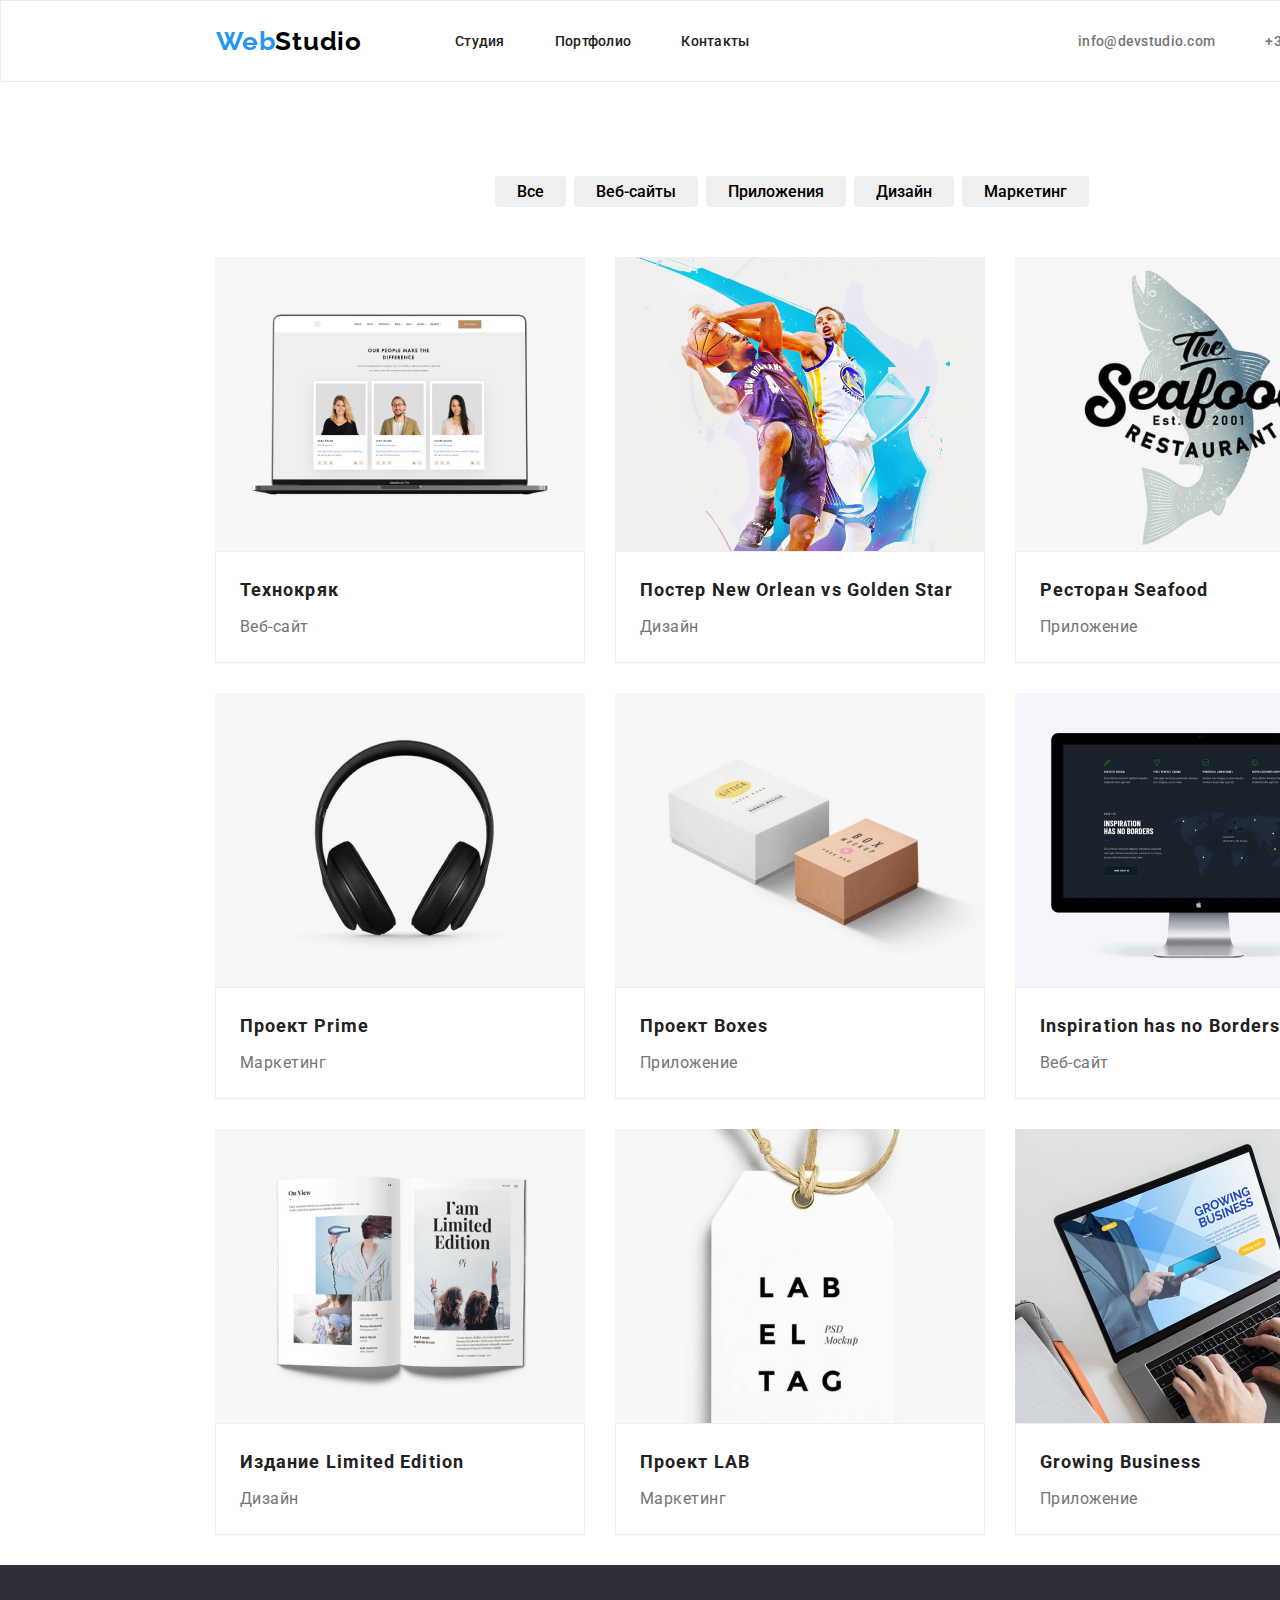
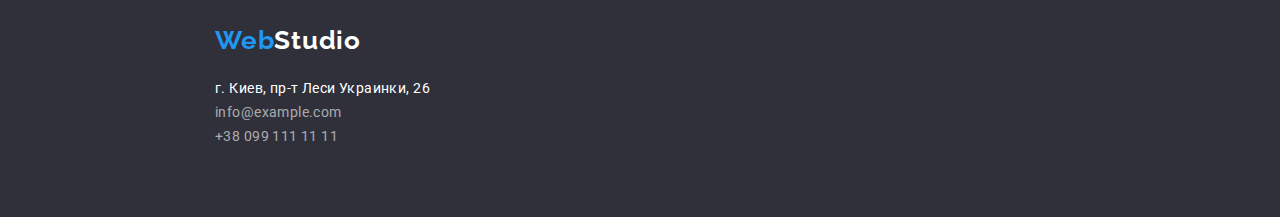
==== portfolio.html @ f3ef98b2 "finish homework 3" ====
<!DOCTYPE html>
<html lang="ru">
<head>
    <meta charset="UTF-8">
    <meta name="viewport" content="width=device-width, initial-scale=1.0">
    <title>WebStudio</title>
    <link rel="preconnect" href="https://fonts.gstatic.com">
   <link href="https://fonts.googleapis.com/css2?family=Raleway:wght@700&family=Roboto:wght@400;500;700;900&display=swap" rel="stylesheet">
   <link rel="stylesheet" href="./css/styles.css">
</head>
<body>
    <!--HEADER-->
    <header class="header_portfolio">
    <nav class="navigation_portfolio">
         <a class="logo_portfolio" href="/" aria-label="site_logo"><span class="start_name_portfolio">Web</span><span class="finish_name_portfolio">Studio</span></a>
         <ul class="navigation_list_portfolio">
            <li class="navigation_list_item_portfolio">
                <a class="navigation_list_link" href="./index.html">Студия</a> 
            </li>
            <li class="navigation_list_item_portfolio">
                <a class="navigation_list_link" href="./portfolio.html">Портфолио</a> 
            </li>
            <li class="navigation_list_item_portfolio">
                <a class="navigation_list_link" href="">Контакты</a>
            </li>
        </ul> 
    </nav>
    <address class="address"> 
        <ul class="address_list">
         <li class="mail_item">
            <a class="header_contact" href="mailto:info@devstudio.com">info@devstudio.com</a>
          </li>
           <li>
            <a class="header_contact" href="tel:+380961111111">+38 096 111 11 11</a>
           </li>
           </ul>
          </address>
        </header>
 <!-- Hero -->
 <main>
     <section>
         <ul class="hero_buttons">
             <li class="buttons_item">
                 <button class="buttons" type="button" >Все</button>
             </li>
             <li class="buttons_item">
                 <button class="buttons" type="button" >Веб-сайты</button>
             </li>
             <li class="buttons_item">
                 <button class="buttons" type="button" >Приложения</button>
             </li>
             <li class="buttons_item">
                 <button class="buttons" type="button" >Дизайн</button>
             </li>
             <li class="buttons_item">
                 <button class="buttons" type="button" >Маркетинг</button>
             </li>
         </ul>
     </section>
     <section>
         <ul>
             <div class="line_one">
             <li class="first_line">
                 <img src="./images/portfolio.img/laptop.png" alt="open_laptop" width="370" height="294">
                 <div class="border_line_one">
                 <h3 class="project_name">Технокряк</h3>
                 <p class="direction_of_work">Веб-сайт</p>
                </div>
             </li>     
             <li class="first_line">
                 <img src="./images/portfolio.img/men.png" alt="men_play" width="370" height="294">
                 <div class="border_line_one">
                 <h3 class="project_name">Постер New Orlean vs Golden Star</h3>
                 <p class="direction_of_work">Дизайн</p>
                </div>
             </li>
             <li class="first_line">
                 <img src="./images/portfolio.img/fish.png" alt="restaurant_logo" width="370" height="294">
                 <div class="border_line_one">
                 <h3 class="project_name">Ресторан Seafood</h3>
                 <p class="direction_of_work">Приложение</p>
                </div>
             </li>
            </div>
            <div class="line_two">
             <li class="second_line">
                 <img src="./images/portfolio.img/headphone.png" alt="big_headphone" width="370" height="294">
                 <div class="border_line_two">
                 <h3 class="project_name">Проект Prime</h3>
                 <p class="direction_of_work">Маркетинг</p>
                </div>
             </li>
             <li class="second_line">
                 <img src="./images/portfolio.img/boxes.png" alt="two_boxes" width="370" height="294">
                 <div class="border_line_two">
                 <h3 class="project_name">Проект Boxes</h3>
                 <p class="direction_of_work">Приложение</p>
                </div>
             </li>
             <li class="second_line">
                 <img src="./images/portfolio.img/tv.png" alt="black_tv" width="370" height="294">
                 <div class="border_line_two">
                 <h3 class="project_name">Inspiration has no Borders</h3>
                 <p class="direction_of_work">Веб-сайт</p>
                </div>
             </li>
            </div>
            <div class="line_three">
             <li class="third_line">
                 <img src="./images/portfolio.img/book.png" alt="open_book" width="370" height="294">
                 <div class="border_line_third">
                 <h3 class="project_name">Издание Limited Edition</h3>
                 <p class="direction_of_work">Дизайн</p>
                 </div>
             </li>
             <li class="third_line">
                 <img src="./images/portfolio.img/label.png" alt="white_label" width="370" height="294">
                 <div class="border_line_third">
                 <h3 class="project_name">Проект LAB</h3>
                 <p class="direction_of_work">Маркетинг</p>
                 </div>
             </li>
             <li class="third_line">
                 <img src="./images/portfolio.img/laptop_hands.png" alt="work_on_laptop" width="370" height="294">
                 <div class="border_line_third">
                 <h3 class="project_name">Growing Business</h3>
                 <p class="direction_of_work">Приложение</p>
                 </div>
             </li>
            </div>
         </ul>
     </section>
 </main> 
 <!--FOOTER--> 
 <footer class="footer_contact_information_portfolio">
     <div class="container_information_portfolio">
    <a class="footer_logo_portfolio" href="/" aria-label="site logo"><span class="start_name_footer">Web</span><span class="finish_name_footer">Studio</span></a>
    <address>
        <ul class="location_phone_email_portfolio">
            <li>
             <a class="location_portfolio" href="https://goo.gl/maps/A77KoB1hNkbxBYEm7" target="_blank">г. Киев, пр-т Леси Украинки, 26</a>
            </li>
            <li>
            <a class="footer_contact_portfolio" href="mailto:info@example.com">info@example.com</a>
            </li>
            <li>
            <a class="footer_contact_portfolio" href="tel:+380991111111">+38 099 111 11 11</a>
            </li>
        </ul>
    </address>
   </div>
 </footer>      
</body>
</html>
---- css/styles.css ----
*{
    padding: 0;
    border: 0;
    margin: 0;
}
a{
    text-decoration: none;
}
ul, 
ol {
    list-style: none;
}
img {
    display: block;
}
:root {
    --accent-color: #2196F3;
}
/*--------------------------------portfolio------------------------------*/
.logo_portfolio {
font-family: 'Raleway', sans-serif;    
font-weight: 700;
font-size: 26px;
line-height: 1,192;
letter-spacing: 0.03em; 
margin-left: 215px;
} 
.start_name_portfolio {
 color: #2196F3;
}
.finish_name_portfolio {
    color: black;
}
.header_portfolio {
    display: flex;
    align-items: center;
    width: 1600px;
    height: 80px;
    border: 1px solid #ECECEC;
}
.header_portfolio .logo_portfolio {
    margin-right: 93px;
}
.navigation_list_item_portfolio:not(:last-child) {
    margin-right: 50px;
}
.header_portfolio .address {
    margin-left: auto;
    margin-right: 215px;
}
.navigation_portfolio {
    display: flex;
    align-items: center;
}
.navigation_list_portfolio {
    display: flex;
}
.address_list {
    display: flex;
}
.mail_item {
    margin-right: 50px;
}

.buttons {
    font-family: 'Roboto', sans-serif;
    font-style: normal;
    font-weight: 500;
    font-size: 16px;
    line-height: 1,625;
    padding: 6px 22px;
    border-radius: 4px;
    }
    .buttons:hover,
    .buttons:focus {
    color: #FFFFFF; 
    box-shadow: 0px 3px 1px rgba(0, 0, 0, 0.1), 0px 1px 2px rgba(0, 0, 0, 0.08), 0px 2px 2px rgba(0, 0, 0, 0.12);
    }
    .buttons:hover,
    .buttons:focus {
        background-color: #2196F3;
    }
    .hero_buttons {
    display: flex;
    margin-left: 495px;
    margin-top: 94px;
    }
.buttons_item:not(:last-child) {
    margin-right: 8px;
}

.line_one {
    display: flex;
    margin-top: 50px;
    margin-left: 215px;
    margin-bottom: 30px;
}
.line_two,
.line_three  {
    display: flex;
    margin-left: 215px;
    margin-bottom: 30px;
}
.first_line,
.second_line,
.third_line:not(:last-child) {
    margin-right: 30px;
}
.border_line_one,
.border_line_two,
.border_line_third {
border: 1px solid #EEEEEE;
box-sizing: border-box;
}
.project_name {
        font-family: 'Roboto', sans-serif;
    font-style: normal;
    font-weight: bold;
    font-size: 18px;
    line-height: 2;
    letter-spacing: 0.06em;
    color: #212121;
    padding-top: 20px;
    padding-left: 24px;
    padding-bottom: 4px;
    }
.direction_of_work {
        font-family: 'Roboto', sans-serif;
    font-style: normal;
    font-weight: normal;
    font-size: 16px;
    line-height: 30px;
    letter-spacing: 0.03em;
    color: #757575;
    padding-left: 24px;
    padding-bottom: 20px;
    }
/*===========portfolio footer=========*/    
.footer_logo_portfolio {
        font-family: 'Raleway', sans-serif;
    font-weight: 700;
    font-size: 26px;
    line-height: 1,192;
    letter-spacing: 0.03em; 
    padding-bottom: 20px;
    } 
    .start_name_footer {
     color: #2196F3;
    }
    .finish_name_footer {
    font-family: 'Raleway', sans-serif;
    font-style: normal;
    font-weight: 700;
    font-size: 26px;
    line-height: 31px;
    letter-spacing: 0.03em;
    color: #FFFFFF;
    }
    .footer_contact_information_portfolio {
        display: flex;
        background-color: #2F303A;
        width: 1600px;
        height: 252px;
    }
    .container_information_portfolio {
        display: flex;
        flex-direction: column;
        padding-left: 215px;
        padding-top: 60px;
    }
    .location_phone_email_portfolio:not(:last-child) {
        padding-bottom: 9px;
    }
    .location_portfolio {
    font-family: 'Roboto', sans-serif;
    width: 231px;
    height: 21px;
    left: 215px;
    top: 2208px;
    font-style: normal;
    font-weight: 400px;
    font-size: 14px;
    line-height: 24px;
    letter-spacing: 0.03em;
    color: #FFFFFF;
    }
    .footer_contact_portfolio {
    font-family: 'Roboto', sans-serif;
    width: 231px;
    height: 21px;
    left: 215px;
    top: 2238px;
    font-style: normal;
    font-weight: 400px;
    font-size: 14px;
    line-height: 24px;
    letter-spacing: 0.03em;
    color: rgba(255, 255, 255, 0.6);
    }
/*==========header==========*/

.container {
    width: 1170px;
    margin: 0 auto;
}
.header {
    display: flex;
    align-items: center;
    margin-left: 215px;
}
.header {
    padding-top: 24px;
    padding-bottom: 25px;
}
.header .logo {
    margin-right: 93px;
}
.navigation {
    display: flex;
    align-items: center;
}
.navigation_list {
    display: flex;
}
.navigation_list_item:not(:last-child) {
    margin-right: 50px;
}
.header .address {
    margin-left: auto;
}
.logo {
    font-family: 'Raleway', sans-serif;
font-weight: 700;
font-size: 26px;
line-height: 1,192;
letter-spacing: 0.03em; 
} 
.start_name {
 color: #2196F3;
}
.finish_name {
    color: black;
}
.navigation_list_link {
    font-family: 'Roboto', sans-serif;
font-style: normal;
font-weight: 500;
font-size: 14px;
line-height: 1,142;
letter-spacing: 0.02em;
color: #212121;
}
.navigation_list_link:hover,
.navigation_list_link:focus {
    color: var(--accent-color);
}

.header_contact {
    font-family: 'Roboto', sans-serif;
font-weight: 500;
font-size: 14px;
line-height: 1,142;
letter-spacing: 0.02em;
color: #757575;
}

.header_contact:hover,
.header_contact:focus {
    color: var(--accent-color);
}
.address {
    font-style: normal;
}

/*==========end-header==========*/
/*==========hero==========*/

.hero .container {
    display: flex;
    text-align: center;
}

.hero {
width: 1600px;
height: 600px;
background-color: #2F303A;
padding: 200px 452px;
text-align: center;
} 
.target {
    font-family: 'Roboto', sans-serif;
font-weight: 900;
font-size: 44px;
line-height: 1,363;
letter-spacing: 0.06em;
text-transform: uppercase;
color: #FFFFFF; 
text-align: center;
margin-bottom: 30px;
min-width: 696px;
height: 120px;
}

.modal_btn {
min-width: 200px;
height: 50px;
border: 1px solid #2196F3;
border-radius: 4px; 
font-family: 'Roboto', sans-serif;
font-weight: 700;
font-size: 16px;
line-height: 1,875;
letter-spacing: 0.06em;
color: white;
background-color: #2196F3;
cursor: pointer;
padding: 10px 32px;
text-align: center;
}

/*==========end-hero==========*/
/*==========about==========*/

.about_us .container {
display: flex;
margin-left: 215px;
}
.about_items {
    display: flex;
    padding-top: 94px;
}
.about_topic:not(:last-child) {
    margin-right: 30px;
}
.strengths {
    font-family: 'Roboto', sans-serif;
font-weight: bold;
font-size: 14px;
line-height: 1,875;
letter-spacing: 0.03em;
text-transform: uppercase;
color: #212121;
}
.strengths_description {
    font-family: Roboto;
font-weight: 400;
font-size: 14px;
line-height: 1,714;
letter-spacing: 0.03em;
color: #757575;
padding-top: 10px;
line-height: 24px;
}
.our_work {
    text-align: center;
    margin-top: 94px;
    margin-bottom: 50px;
    margin-left: 215px;
}
.we_do {
    display: flex;
}
.what_we_do {
    display: flex;
    margin-left: 215px;
}
.we_do_item:not(:last-child) {
    margin-right: 30px;
    margin-bottom: 94px;
}


/*==========end-about==========*/
/*==========our-team==========*/

.team .container {
    background-color: #F5F4FA;
    width: 1600px;
    height: 648px;
    padding-left: 215px;
    padding-right: 215px;
}
.team .our_team {
    margin-top: 94px;
    margin-bottom: 50px;
}
.team .employees {
    display: flex;
}
.employees {
    display: flex;
    justify-content: space-between;
}
.employe_name {
    padding-top: 30px;
}
.box_photo_name_position {
    display: flex;
    background-color: #FFFFFF;
    border-radius: 0px 0px 4px 4px;
    box-shadow: 0px 1px 3px rgba(0, 0, 0, 0.12), 0px 1px 1px rgba(0, 0, 0, 0.14), 0px 2px 1px rgba(0, 0, 0, 0.2);
}
.position {
    padding-bottom: 30px;
}
.our_work, 
.our_team
{
    font-family: 'Roboto', sans-serif;
font-style: normal;
font-weight: bold;
font-size: 36px;
line-height: 1,166;
text-align: center;
letter-spacing: 0.03em;
color: #212121;
padding-top: 94px;
}
.person_name {
    font-family: 'Roboto', sans-serif;
font-style: normal;
font-weight: 500;
font-size: 16px;
line-height: 1,187;
text-align: center;
letter-spacing: 0.03em;
color: #212121;
margin-bottom: 10px;
}
.position {
    font-family: 'Roboto', sans-serif;
font-style: normal;
font-weight: normal;
font-size: 16px;
line-height: 1,187;
text-align: center;
letter-spacing: 0.03em;
color: #757575;
}

/*==========end-our-team==========*/
/*==========contact-information==========*/

.logo_footer {
    font-family: 'Raleway', sans-serif;
font-weight: 700;
font-size: 26px;
line-height: 1,192;
letter-spacing: 0.03em; 
padding-bottom: 20px;
} 
.start_name_footer {
 color: #2196F3;
}
.finish_name_footer {
font-family: 'Raleway', sans-serif;
font-style: normal;
font-weight: 700;
font-size: 26px;
line-height: 31px;
letter-spacing: 0.03em;
color: #FFFFFF;
}
.contact_information {
    display: flex;
    background-color: #2F303A;
    width: 1600px;
    height: 252px;
}
.container_information {
    display: flex;
    flex-direction: column;
    padding-left: 215px;
    padding-top: 60px;
}
.location_phone_email:not(:last-child) {
    padding-bottom: 9px;
}
.location {
font-family: 'Roboto', sans-serif;
width: 231px;
height: 21px;
left: 215px;
top: 2208px;
font-style: normal;
font-weight: 400px;
font-size: 14px;
line-height: 24px;
letter-spacing: 0.03em;
color: #FFFFFF;
}
.footer_contact {
font-family: 'Roboto', sans-serif;
width: 231px;
height: 21px;
left: 215px;
top: 2238px;
font-style: normal;
font-weight: 400px;
font-size: 14px;
line-height: 24px;
letter-spacing: 0.03em;
color: rgba(255, 255, 255, 0.6);
}

/*==========end-contact-information==========*/
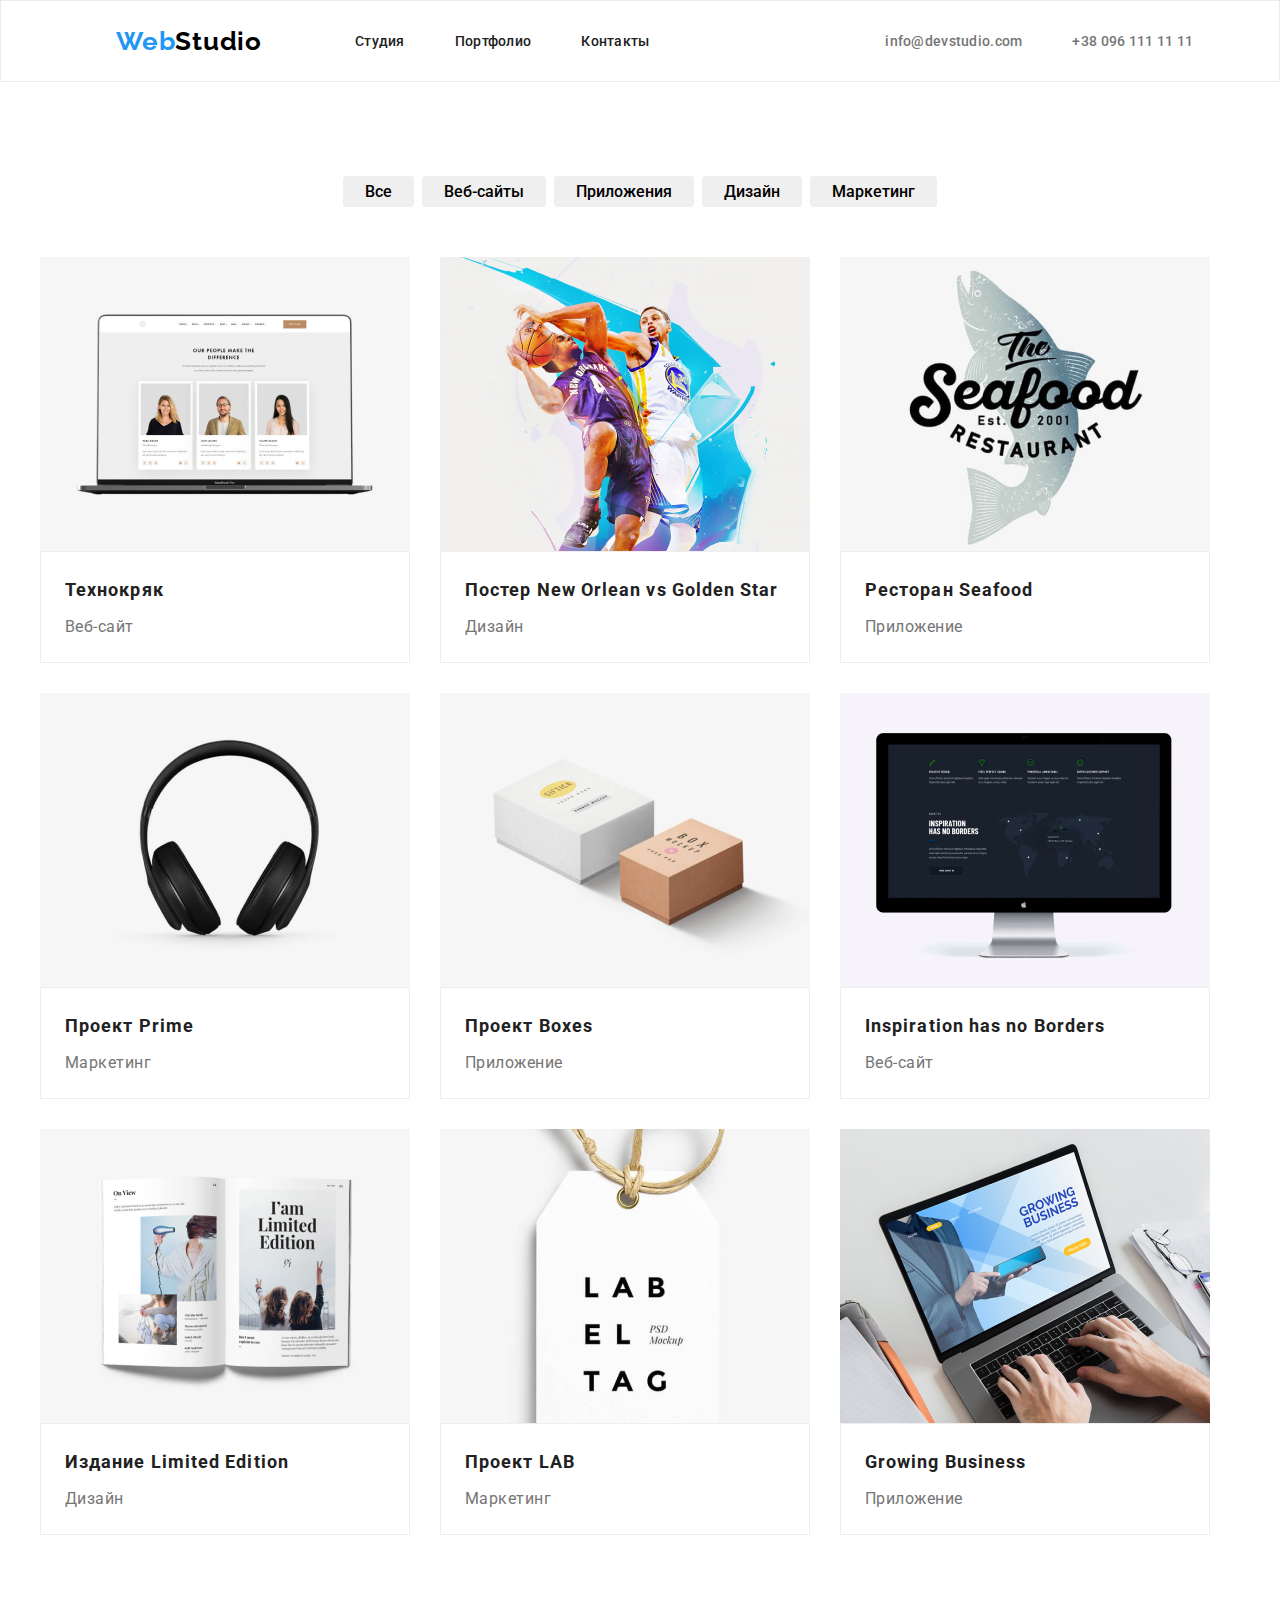
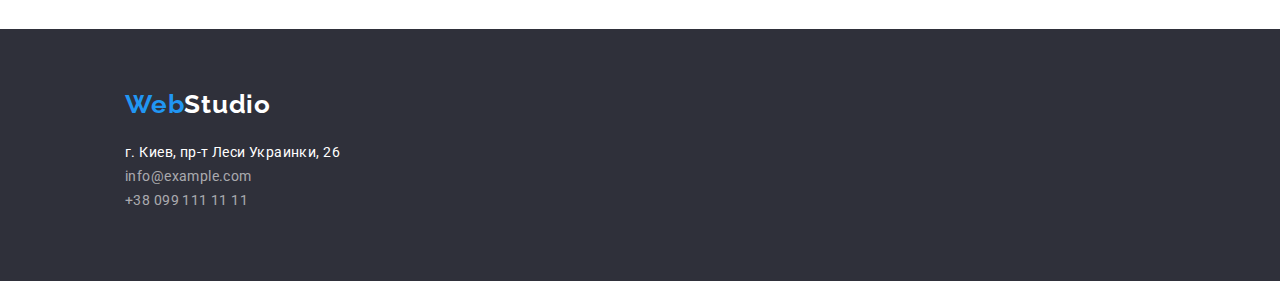
==== commit 7c4af71d: "fixed portfolio" ====
--- a/portfolio.html
+++ b/portfolio.html
@@ -58,7 +58,7 @@
          </ul>
      </section>
      <section>
-         <ul>
+         <ul class="all_items">
              <div class="line_one">
              <li class="first_line">
                  <img src="./images/portfolio.img/laptop.png" alt="open_laptop" width="370" height="294">
--- a/css/styles.css
+++ b/css/styles.css
@@ -23,7 +23,7 @@
 font-size: 26px;
 line-height: 1,192;
 letter-spacing: 0.03em; 
-margin-left: 215px;
+text-align: center;
 } 
 .start_name_portfolio {
  color: #2196F3;
@@ -34,19 +34,21 @@
 .header_portfolio {
     display: flex;
     align-items: center;
-    width: 1600px;
+    width: auto;
     height: 80px;
     border: 1px solid #ECECEC;
 }
 .header_portfolio .logo_portfolio {
+    display: flex;
     margin-right: 93px;
+    margin-left: 115px;
 }
 .navigation_list_item_portfolio:not(:last-child) {
     margin-right: 50px;
 }
 .header_portfolio .address {
     margin-left: auto;
-    margin-right: 215px;
+    margin-right: auto;
 }
 .navigation_portfolio {
     display: flex;
@@ -57,6 +59,7 @@
 }
 .address_list {
     display: flex;
+    margin-left: 150px;
 }
 .mail_item {
     margin-right: 50px;
@@ -82,7 +85,9 @@
     }
     .hero_buttons {
     display: flex;
-    margin-left: 495px;
+    text-align: center; 
+    justify-content: center;
+    /* margin-left: 495px; */
     margin-top: 94px;
     }
 .buttons_item:not(:last-child) {
@@ -92,19 +97,20 @@
 .line_one {
     display: flex;
     margin-top: 50px;
-    margin-left: 215px;
+    justify-content: center;
     margin-bottom: 30px;
 }
 .line_two,
 .line_three  {
     display: flex;
-    margin-left: 215px;
+    align-items: center;
+    justify-content: center;
     margin-bottom: 30px;
 }
 .first_line,
 .second_line,
-.third_line:not(:last-child) {
-    margin-right: 30px;
+.third_line /* :not(:last-child) */ {
+ margin-right: 30px;  
 }
 .border_line_one,
 .border_line_two,
@@ -112,8 +118,11 @@
 border: 1px solid #EEEEEE;
 box-sizing: border-box;
 }
+.line_three {
+    margin-bottom: 94px;
+}
 .project_name {
-        font-family: 'Roboto', sans-serif;
+    font-family: 'Roboto', sans-serif;
     font-style: normal;
     font-weight: bold;
     font-size: 18px;
@@ -159,13 +168,13 @@
     .footer_contact_information_portfolio {
         display: flex;
         background-color: #2F303A;
-        width: 1600px;
+        width: auto;
         height: 252px;
+        padding-left: 125px;
     }
     .container_information_portfolio {
         display: flex;
         flex-direction: column;
-        padding-left: 215px;
         padding-top: 60px;
     }
     .location_phone_email_portfolio:not(:last-child) {
@@ -206,7 +215,7 @@
 .header {
     display: flex;
     align-items: center;
-    margin-left: 215px;
+    justify-content: center;
 }
 .header {
     padding-top: 24px;
@@ -275,18 +284,23 @@
 /*==========end-header==========*/
 /*==========hero==========*/
 
-.hero .container {
+.hero_name {
     display: flex;
     text-align: center;
+    justify-content: center;
 }
 
 .hero {
-width: 1600px;
+width: auto;
 height: 600px;
 background-color: #2F303A;
 padding: 200px 452px;
 text-align: center;
 } 
+.container_btn {
+    display: flex;
+    justify-content: center;
+}
 .target {
     font-family: 'Roboto', sans-serif;
 font-weight: 900;
@@ -323,7 +337,7 @@
 
 .about_us .container {
 display: flex;
-margin-left: 215px;
+justify-content: center;
 }
 .about_items {
     display: flex;
@@ -352,17 +366,18 @@
 line-height: 24px;
 }
 .our_work {
+    display: flex;
     text-align: center;
     margin-top: 94px;
     margin-bottom: 50px;
-    margin-left: 215px;
+    justify-content: center; 
 }
 .we_do {
     display: flex;
 }
 .what_we_do {
     display: flex;
-    margin-left: 215px;
+    justify-content: center;
 }
 .we_do_item:not(:last-child) {
     margin-right: 30px;
@@ -375,10 +390,9 @@
 
 .team .container {
     background-color: #F5F4FA;
-    width: 1600px;
+    width: auto;
     height: 648px;
-    padding-left: 215px;
-    padding-right: 215px;
+   
 }
 .team .our_team {
     margin-top: 94px;
@@ -389,7 +403,7 @@
 }
 .employees {
     display: flex;
-    justify-content: space-between;
+    justify-content: center;
 }
 .employe_name {
     padding-top: 30px;
@@ -400,6 +414,10 @@
     border-radius: 0px 0px 4px 4px;
     box-shadow: 0px 1px 3px rgba(0, 0, 0, 0.12), 0px 1px 1px rgba(0, 0, 0, 0.14), 0px 2px 1px rgba(0, 0, 0, 0.2);
 }
+.box_photo_name_position:not(:last-child) {
+margin-right: 30px;
+} 
+
 .position {
     padding-bottom: 30px;
 }
@@ -464,13 +482,13 @@
 .contact_information {
     display: flex;
     background-color: #2F303A;
-    width: 1600px;
+    width: auto;
     height: 252px;
 }
 .container_information {
     display: flex;
     flex-direction: column;
-    padding-left: 215px;
+    padding-left: 135px;
     padding-top: 60px;
 }
 .location_phone_email:not(:last-child) {
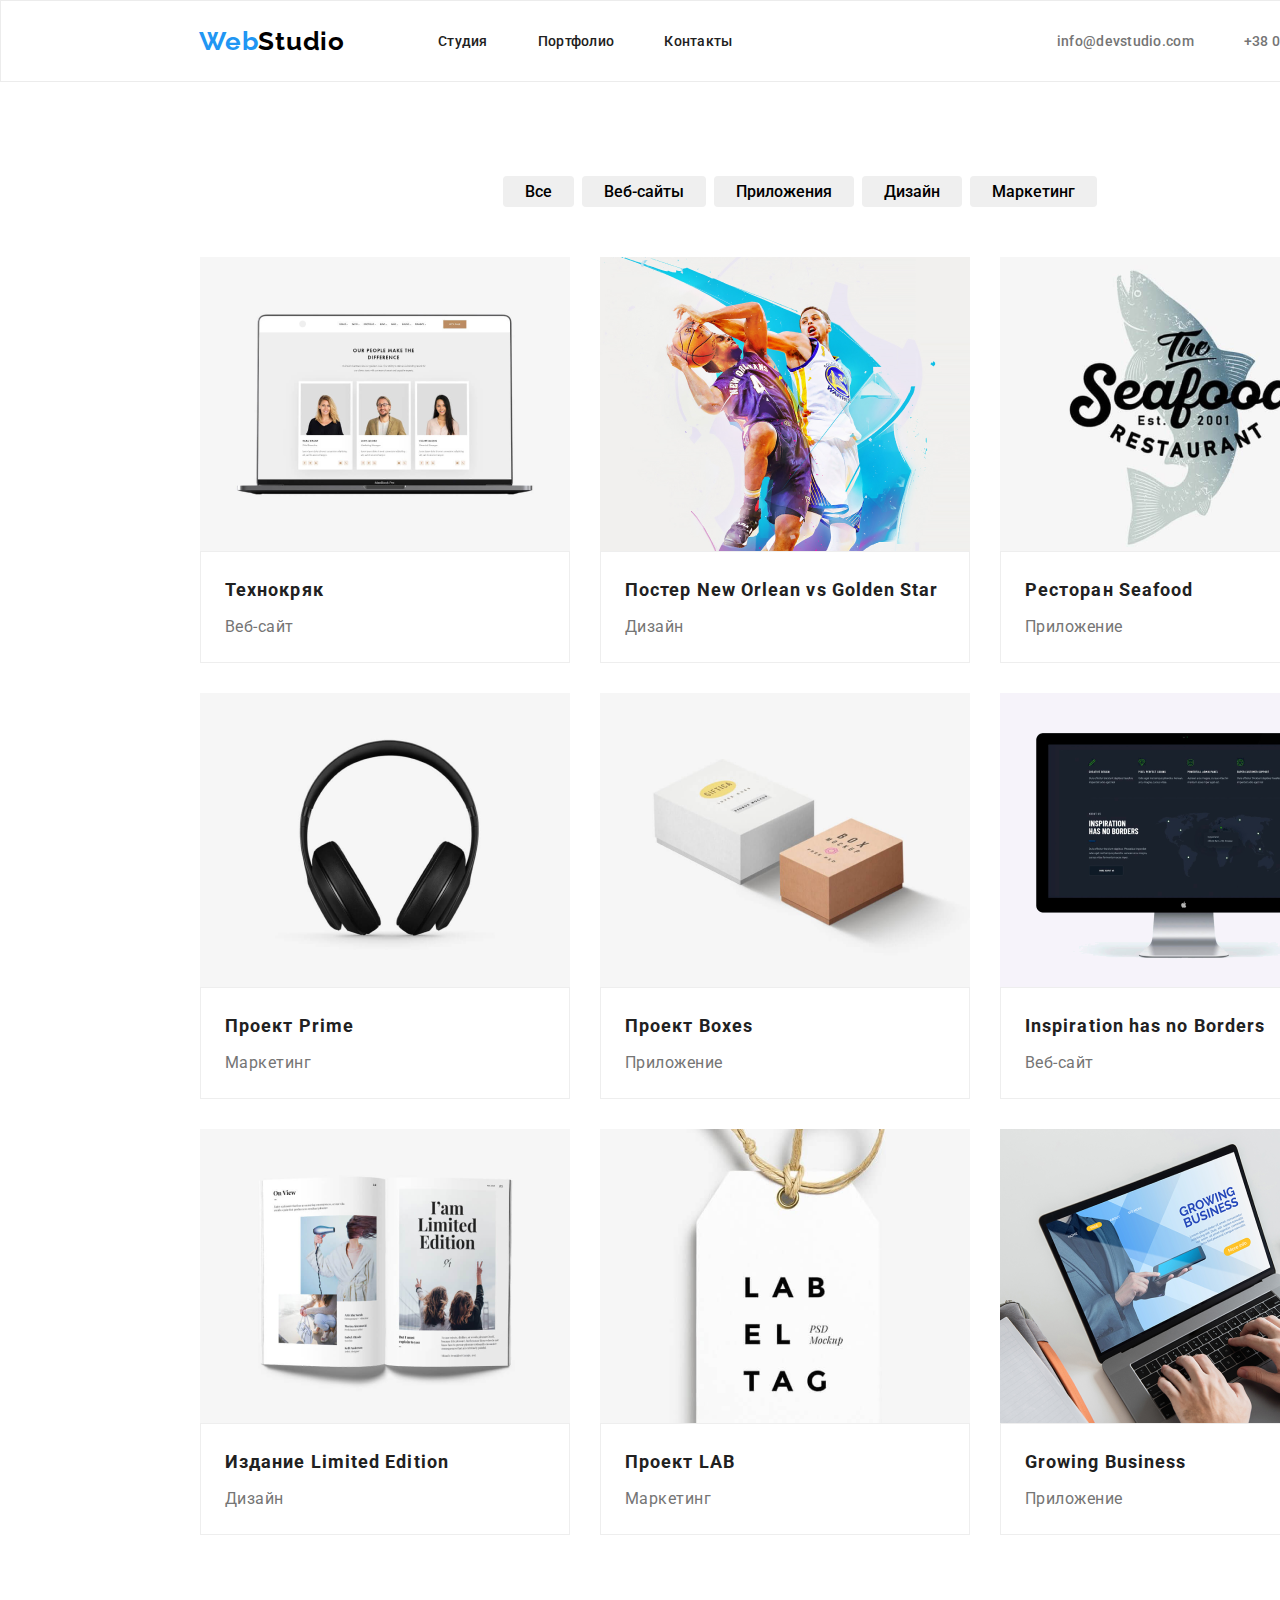
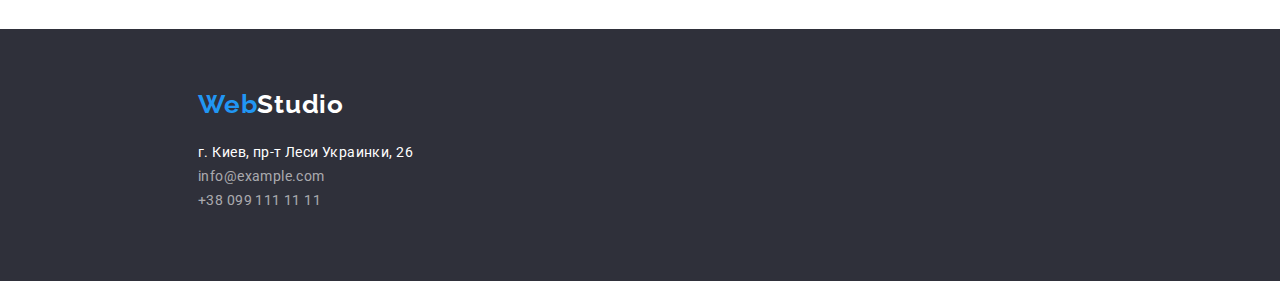
==== commit 200895fd: "fixed 14.12" ====
--- a/portfolio.html
+++ b/portfolio.html
@@ -8,8 +8,8 @@
    <link href="https://fonts.googleapis.com/css2?family=Raleway:wght@700&family=Roboto:wght@400;500;700;900&display=swap" rel="stylesheet">
    <link rel="stylesheet" href="./css/styles.css">
 </head>
-<body>
-    <!--HEADER-->
+<!--HEADER-->
+<body class="body_size"> <!---!!!!!!-->
     <header class="header_portfolio">
     <nav class="navigation_portfolio">
          <a class="logo_portfolio" href="/" aria-label="site_logo"><span class="start_name_portfolio">Web</span><span class="finish_name_portfolio">Studio</span></a>
--- a/css/styles.css
+++ b/css/styles.css
@@ -34,14 +34,13 @@
 .header_portfolio {
     display: flex;
     align-items: center;
-    width: auto;
     height: 80px;
     border: 1px solid #ECECEC;
+    justify-content: center;
 }
 .header_portfolio .logo_portfolio {
     display: flex;
-    margin-right: 93px;
-    margin-left: 115px;
+    margin-right: 93px;  /*!!!!!!*/
 }
 .navigation_list_item_portfolio:not(:last-child) {
     margin-right: 50px;
@@ -53,6 +52,7 @@
 .navigation_portfolio {
     display: flex;
     align-items: center;
+    margin-left: 198px;  /*!!!!!!*/
 }
 .navigation_list_portfolio {
     display: flex;
@@ -60,6 +60,7 @@
 .address_list {
     display: flex;
     margin-left: 150px;
+    margin-right: 60px; /*!!!!!!*/
 }
 .mail_item {
     margin-right: 50px;
@@ -170,12 +171,14 @@
         background-color: #2F303A;
         width: auto;
         height: 252px;
-        padding-left: 125px;
+        
+        justify-content: flex-start;
     }
     .container_information_portfolio {
         display: flex;
         flex-direction: column;
         padding-top: 60px;
+        padding-left: 198px; /*!!!!!!*/
     }
     .location_phone_email_portfolio:not(:last-child) {
         padding-bottom: 9px;
@@ -206,8 +209,14 @@
     letter-spacing: 0.03em;
     color: rgba(255, 255, 255, 0.6);
     }
+
+/*==========end portfolio========*/    
 /*==========header==========*/
 
+.body_size {
+    width: 1600px;
+    margin: 0 auto;  /*!!!!!!*/
+}
 .container {
     width: 1170px;
     margin: 0 auto;
@@ -482,14 +491,13 @@
 .contact_information {
     display: flex;
     background-color: #2F303A;
-    width: auto;
     height: 252px;
 }
 .container_information {
     display: flex;
     flex-direction: column;
-    padding-left: 135px;
-    padding-top: 60px;
+    margin-top: 60px;
+    margin-left: 215px;   /*!!!!!!*/
 }
 .location_phone_email:not(:last-child) {
     padding-bottom: 9px;
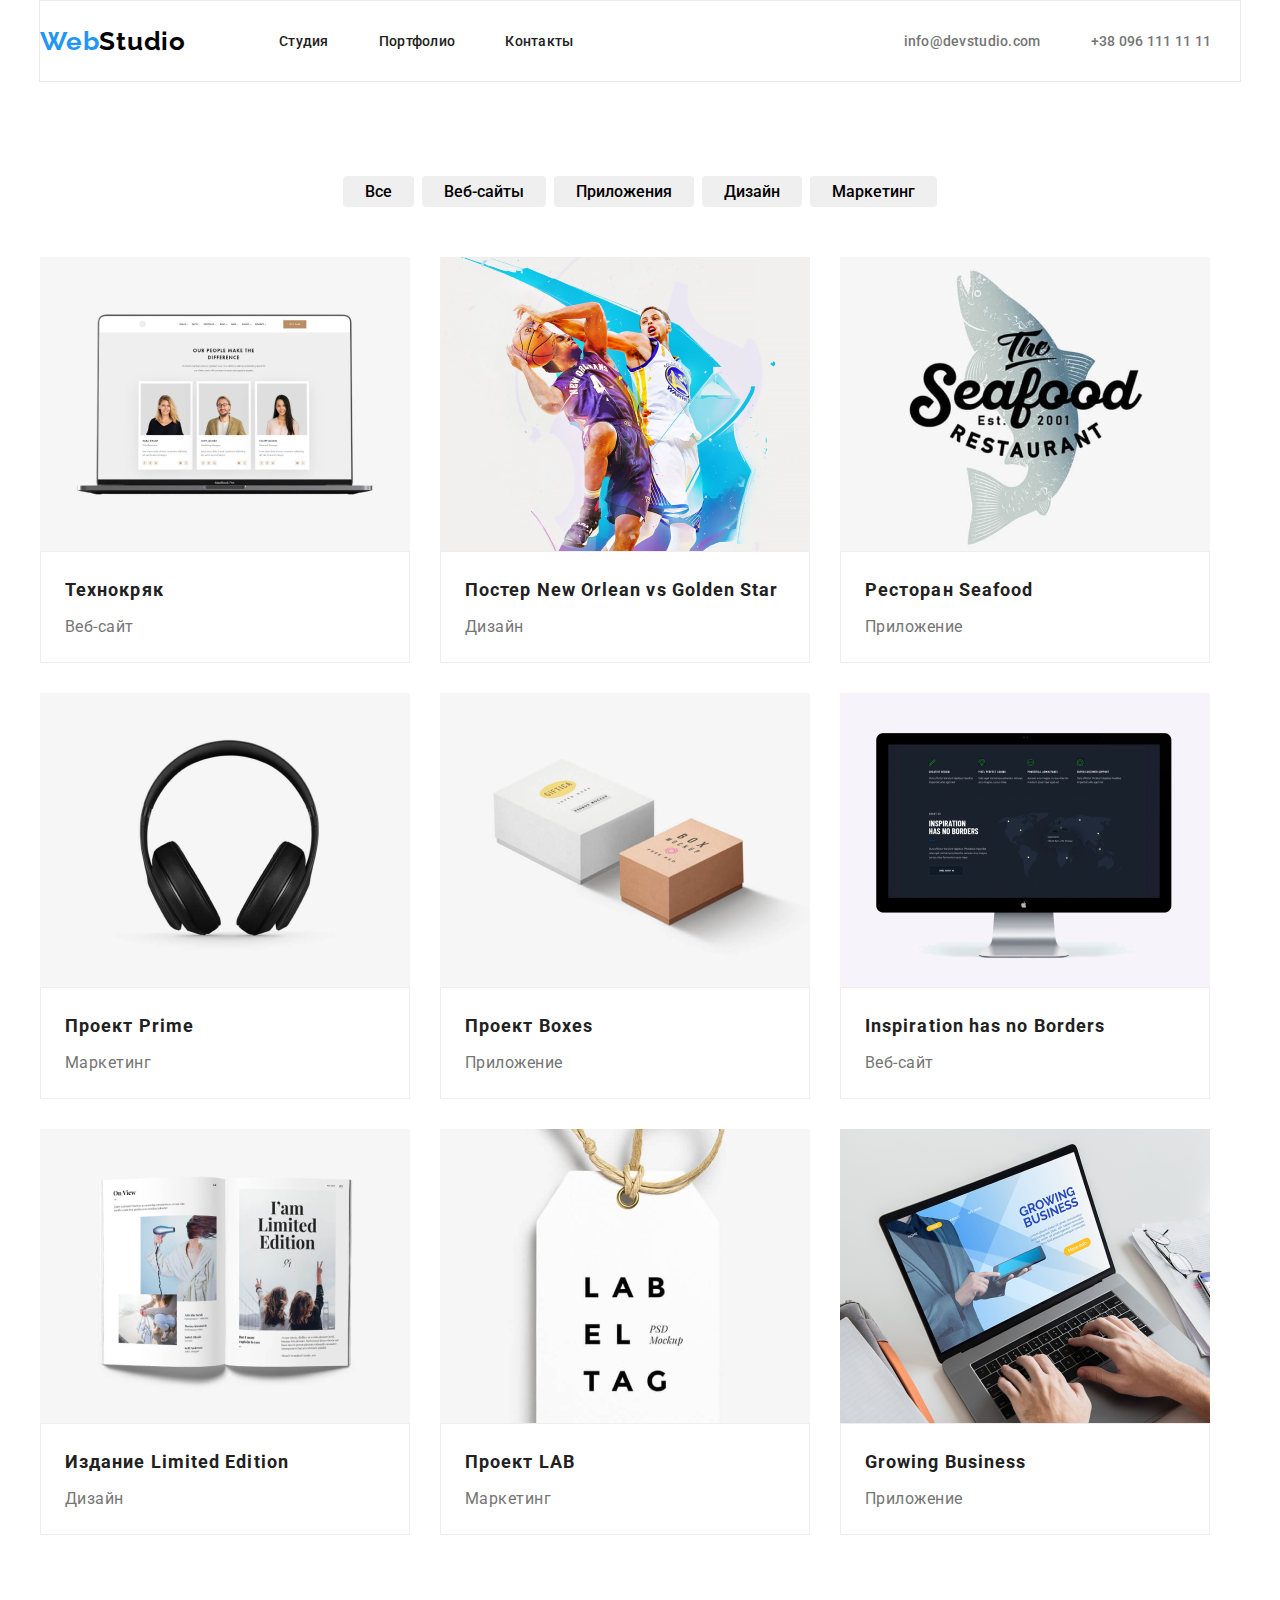
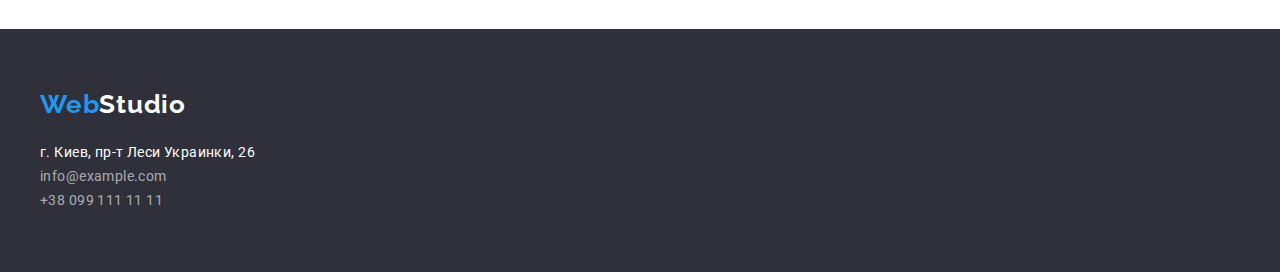
==== commit ac962b8b: "fixed 15.12" ====
--- a/portfolio.html
+++ b/portfolio.html
@@ -132,23 +132,23 @@
      </section>
  </main> 
  <!--FOOTER--> 
- <footer class="footer_contact_information_portfolio">
-     <div class="container_information_portfolio">
-    <a class="footer_logo_portfolio" href="/" aria-label="site logo"><span class="start_name_footer">Web</span><span class="finish_name_footer">Studio</span></a>
+ <footer class="contact_information">
+    <div class="container_information"> 
+        <a class="logo_footer" href="/" aria-label="site logo"><span class="start_name_footer">Web</span><span class="finish_name_footer">Studio</span></a>
     <address>
-        <ul class="location_phone_email_portfolio">
+        <ul class="location_phone_email">
             <li>
-             <a class="location_portfolio" href="https://goo.gl/maps/A77KoB1hNkbxBYEm7" target="_blank">г. Киев, пр-т Леси Украинки, 26</a>
+             <a class="location" href="https://goo.gl/maps/A77KoB1hNkbxBYEm7" target="_blank">г. Киев, пр-т Леси Украинки, 26</a>
             </li>
             <li>
-            <a class="footer_contact_portfolio" href="mailto:info@example.com">info@example.com</a>
+            <a class="footer_contact" href="mailto:info@example.com">info@example.com</a>
             </li>
             <li>
-            <a class="footer_contact_portfolio" href="tel:+380991111111">+38 099 111 11 11</a>
+            <a class="footer_contact" href="tel:+380991111111">+38 099 111 11 11</a>
             </li>
         </ul>
     </address>
-   </div>
- </footer>      
-</body>
+</div>   
+</footer>
+ </body> 
 </html>--- a/css/styles.css
+++ b/css/styles.css
@@ -32,35 +32,31 @@
     color: black;
 }
 .header_portfolio {
+    width: 1200px;
+    margin: 0 auto;
     display: flex;
     align-items: center;
     height: 80px;
     border: 1px solid #ECECEC;
-    justify-content: center;
 }
 .header_portfolio .logo_portfolio {
     display: flex;
-    margin-right: 93px;  /*!!!!!!*/
 }
 .navigation_list_item_portfolio:not(:last-child) {
     margin-right: 50px;
 }
-.header_portfolio .address {
-    margin-left: auto;
-    margin-right: auto;
-}
+
 .navigation_portfolio {
     display: flex;
     align-items: center;
-    margin-left: 198px;  /*!!!!!!*/
 }
 .navigation_list_portfolio {
     display: flex;
+    margin-left: 93px;
 }
 .address_list {
     display: flex;
-    margin-left: 150px;
-    margin-right: 60px; /*!!!!!!*/
+    margin-left: 330px;
 }
 .mail_item {
     margin-right: 50px;
@@ -145,81 +141,18 @@
     padding-left: 24px;
     padding-bottom: 20px;
     }
-/*===========portfolio footer=========*/    
-.footer_logo_portfolio {
-        font-family: 'Raleway', sans-serif;
-    font-weight: 700;
-    font-size: 26px;
-    line-height: 1,192;
-    letter-spacing: 0.03em; 
-    padding-bottom: 20px;
-    } 
-    .start_name_footer {
-     color: #2196F3;
-    }
-    .finish_name_footer {
-    font-family: 'Raleway', sans-serif;
-    font-style: normal;
-    font-weight: 700;
-    font-size: 26px;
-    line-height: 31px;
-    letter-spacing: 0.03em;
-    color: #FFFFFF;
-    }
-    .footer_contact_information_portfolio {
-        display: flex;
-        background-color: #2F303A;
-        width: auto;
-        height: 252px;
-        
-        justify-content: flex-start;
-    }
-    .container_information_portfolio {
-        display: flex;
-        flex-direction: column;
-        padding-top: 60px;
-        padding-left: 198px; /*!!!!!!*/
-    }
-    .location_phone_email_portfolio:not(:last-child) {
-        padding-bottom: 9px;
-    }
-    .location_portfolio {
-    font-family: 'Roboto', sans-serif;
-    width: 231px;
-    height: 21px;
-    left: 215px;
-    top: 2208px;
-    font-style: normal;
-    font-weight: 400px;
-    font-size: 14px;
-    line-height: 24px;
-    letter-spacing: 0.03em;
-    color: #FFFFFF;
-    }
-    .footer_contact_portfolio {
-    font-family: 'Roboto', sans-serif;
-    width: 231px;
-    height: 21px;
-    left: 215px;
-    top: 2238px;
-    font-style: normal;
-    font-weight: 400px;
-    font-size: 14px;
-    line-height: 24px;
-    letter-spacing: 0.03em;
-    color: rgba(255, 255, 255, 0.6);
-    }
-
-/*==========end portfolio========*/    
+/*===========portfolio footer - the same like index.html=========*/    
+
+  
 /*==========header==========*/
 
 .body_size {
-    width: 1600px;
+    width: auto;
     margin: 0 auto;  /*!!!!!!*/
 }
 .container {
     width: 1170px;
-    margin: 0 auto;
+    margin: 0 auto; 
 }
 .header {
     display: flex;
@@ -469,12 +402,13 @@
 /*==========contact-information==========*/
 
 .logo_footer {
+display: block;
     font-family: 'Raleway', sans-serif;
-font-weight: 700;
-font-size: 26px;
-line-height: 1,192;
-letter-spacing: 0.03em; 
-padding-bottom: 20px;
+    font-weight: 700;
+    font-size: 26px;
+    line-height: 1.192;
+    letter-spacing: 0.03em;
+    margin-bottom: 20px;
 } 
 .start_name_footer {
  color: #2196F3;
@@ -491,14 +425,15 @@
 .contact_information {
     display: flex;
     background-color: #2F303A;
-    height: 252px;
+    padding: 60px 0;
 }
 .container_information {
+    width: 1200px;
     display: flex;
     flex-direction: column;
-    margin-top: 60px;
-    margin-left: 215px;   /*!!!!!!*/
-}
+    margin: 0 auto;
+}
+
 .location_phone_email:not(:last-child) {
     padding-bottom: 9px;
 }
